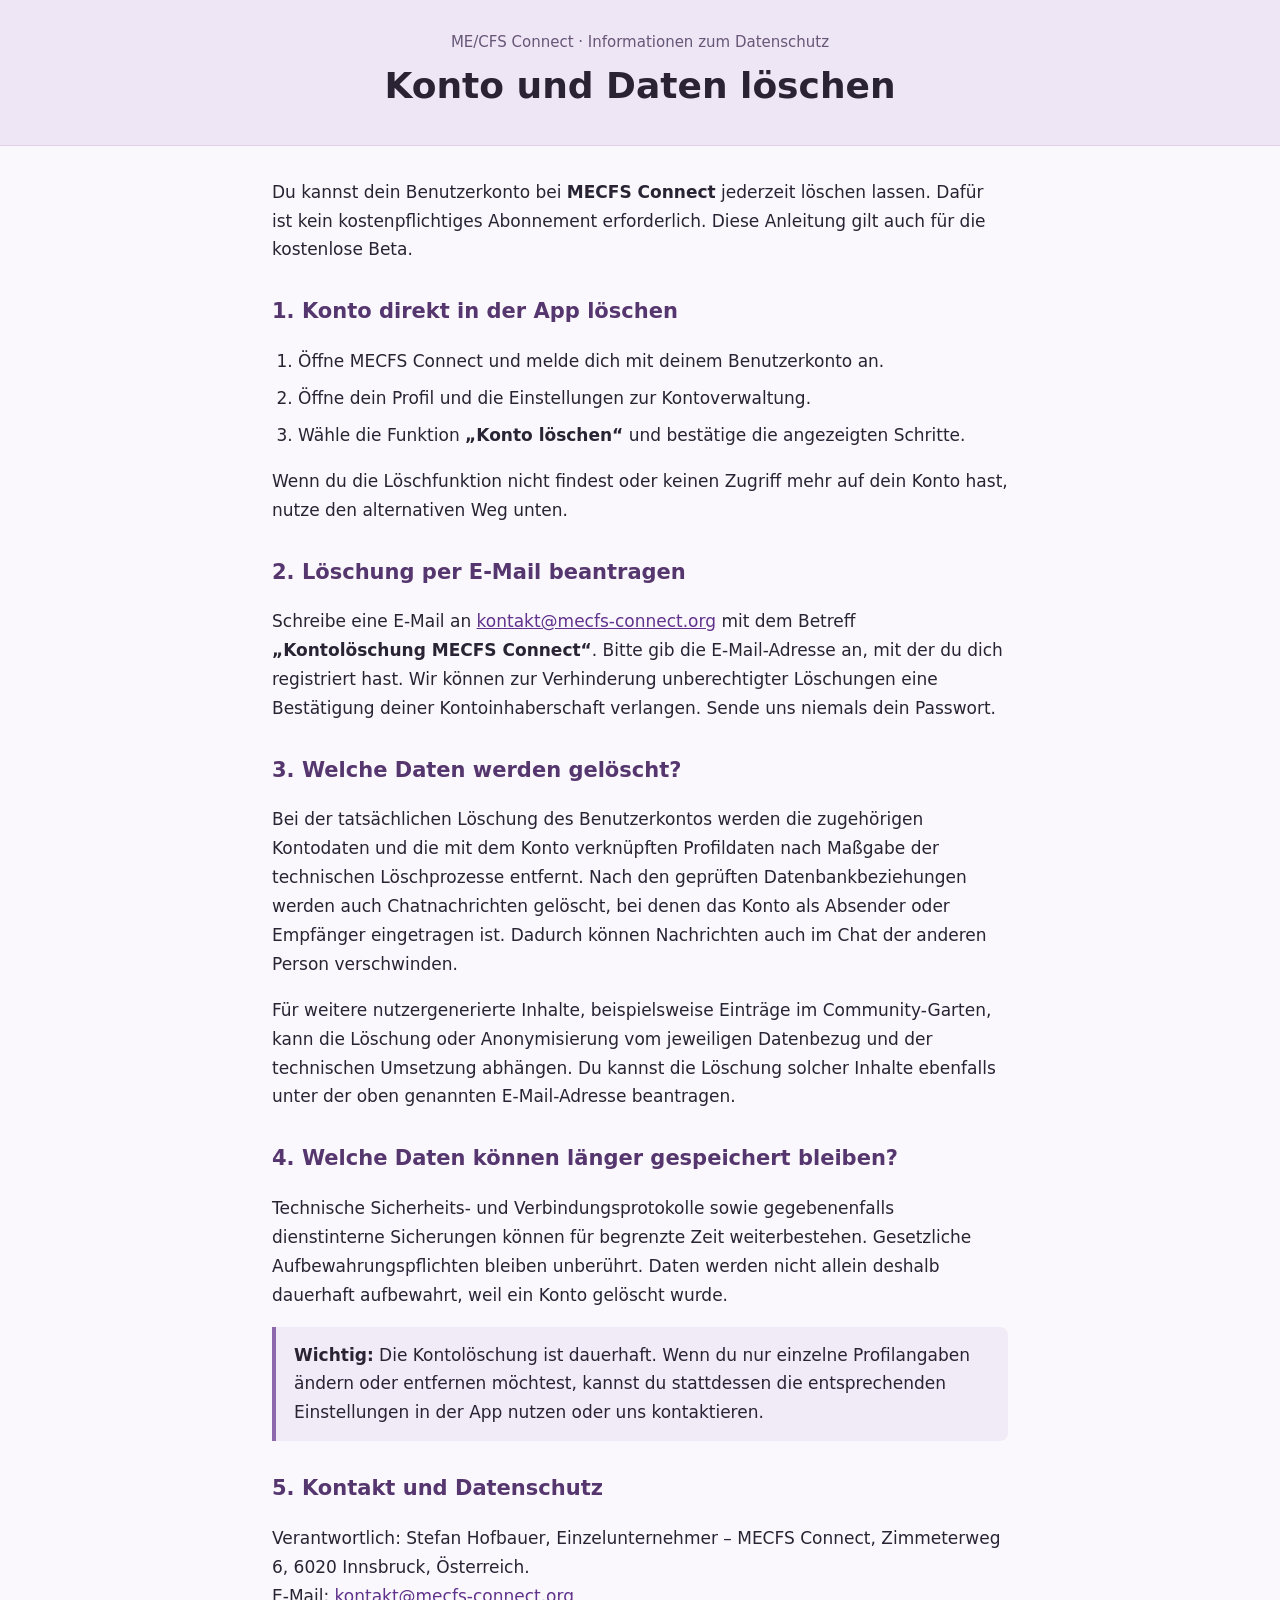
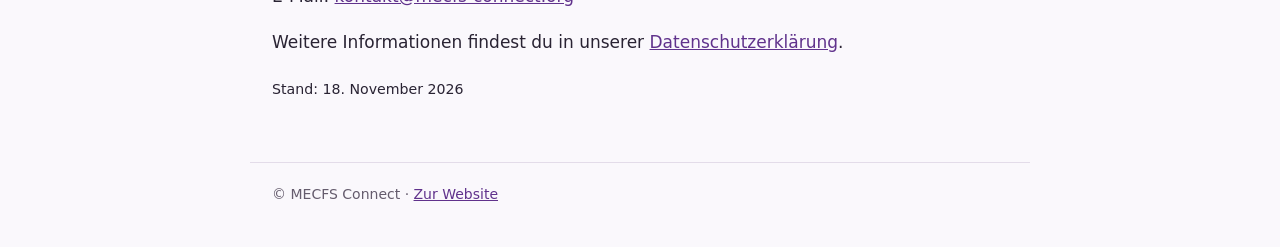
==== konto-loeschen.html @ e0697a23 "Add files via upload" ====
<!doctype html>
<html lang="de">
<head>
  <meta charset="utf-8">
  <meta name="viewport" content="width=device-width, initial-scale=1">
  <meta name="description" content="MECFS Connect: Anleitung zur Löschung deines Benutzerkontos und deiner Daten.">
  <title>Konto und Daten löschen – MECFS Connect</title>
  <style>
    :root{color-scheme:light}*{box-sizing:border-box}body{margin:0;background:#faf8fc;color:#292333;font:17px/1.7 system-ui,-apple-system,"Segoe UI",sans-serif}header{background:#eee5f5;border-bottom:1px solid #ded1e8;padding:30px 20px;text-align:center}header p{margin:0;color:#665777;font-size:15px}h1{font-size:clamp(26px,5vw,36px);line-height:1.2;margin:8px 0}main{max-width:780px;margin:32px auto 60px;padding:0 22px}h2{font-size:21px;margin:30px 0 10px;color:#56366e}a{color:#60328c;overflow-wrap:anywhere}ol{padding-left:26px}li{margin:8px 0}.note{border-left:4px solid #8d68ad;background:#f1eaf7;padding:14px 18px;border-radius:0 8px 8px 0}footer{max-width:780px;margin:auto;padding:20px 22px 40px;border-top:1px solid #e3dce9;color:#655c6d;font-size:14px}
  </style>
</head>
<body>
  <header><p>ME/CFS Connect · Informationen zum Datenschutz</p><h1>Konto und Daten löschen</h1></header>
  <main>
    <p>Du kannst dein Benutzerkonto bei <strong>MECFS Connect</strong> jederzeit löschen lassen. Dafür ist kein kostenpflichtiges Abonnement erforderlich. Diese Anleitung gilt auch für die kostenlose Beta.</p>
    <h2>1. Konto direkt in der App löschen</h2>
    <ol>
      <li>Öffne MECFS Connect und melde dich mit deinem Benutzerkonto an.</li>
      <li>Öffne dein Profil und die Einstellungen zur Kontoverwaltung.</li>
      <li>Wähle die Funktion <strong>„Konto löschen“</strong> und bestätige die angezeigten Schritte.</li>
    </ol>
    <p>Wenn du die Löschfunktion nicht findest oder keinen Zugriff mehr auf dein Konto hast, nutze den alternativen Weg unten.</p>
    <h2>2. Löschung per E-Mail beantragen</h2>
    <p>Schreibe eine E-Mail an <a href="mailto:kontakt@mecfs-connect.org?subject=Kontol%C3%B6schung%20MECFS%20Connect">kontakt@mecfs-connect.org</a> mit dem Betreff <strong>„Kontolöschung MECFS Connect“</strong>. Bitte gib die E-Mail-Adresse an, mit der du dich registriert hast. Wir können zur Verhinderung unberechtigter Löschungen eine Bestätigung deiner Kontoinhaberschaft verlangen. Sende uns niemals dein Passwort.</p>
    <h2>3. Welche Daten werden gelöscht?</h2>
    <p>Bei der tatsächlichen Löschung des Benutzerkontos werden die zugehörigen Kontodaten und die mit dem Konto verknüpften Profildaten nach Maßgabe der technischen Löschprozesse entfernt. Nach den geprüften Datenbankbeziehungen werden auch Chatnachrichten gelöscht, bei denen das Konto als Absender oder Empfänger eingetragen ist. Dadurch können Nachrichten auch im Chat der anderen Person verschwinden.</p>
    <p>Für weitere nutzergenerierte Inhalte, beispielsweise Einträge im Community-Garten, kann die Löschung oder Anonymisierung vom jeweiligen Datenbezug und der technischen Umsetzung abhängen. Du kannst die Löschung solcher Inhalte ebenfalls unter der oben genannten E-Mail-Adresse beantragen.</p>
    <h2>4. Welche Daten können länger gespeichert bleiben?</h2>
    <p>Technische Sicherheits- und Verbindungsprotokolle sowie gegebenenfalls dienstinterne Sicherungen können für begrenzte Zeit weiterbestehen. Gesetzliche Aufbewahrungspflichten bleiben unberührt. Daten werden nicht allein deshalb dauerhaft aufbewahrt, weil ein Konto gelöscht wurde.</p>
    <div class="note"><strong>Wichtig:</strong> Die Kontolöschung ist dauerhaft. Wenn du nur einzelne Profilangaben ändern oder entfernen möchtest, kannst du stattdessen die entsprechenden Einstellungen in der App nutzen oder uns kontaktieren.</div>
    <h2>5. Kontakt und Datenschutz</h2>
    <p>Verantwortlich: Stefan Hofbauer, Einzelunternehmer – MECFS Connect, Zimmeterweg 6, 6020 Innsbruck, Österreich.<br>E-Mail: <a href="mailto:kontakt@mecfs-connect.org">kontakt@mecfs-connect.org</a></p>
    <p>Weitere Informationen findest du in unserer <a href="/datenschutz.html">Datenschutzerklärung</a>.</p>
    <p><small>Stand: 18. November 2026</small></p>
  </main>
  <footer>© MECFS Connect · <a href="/">Zur Website</a></footer>
</body>
</html>
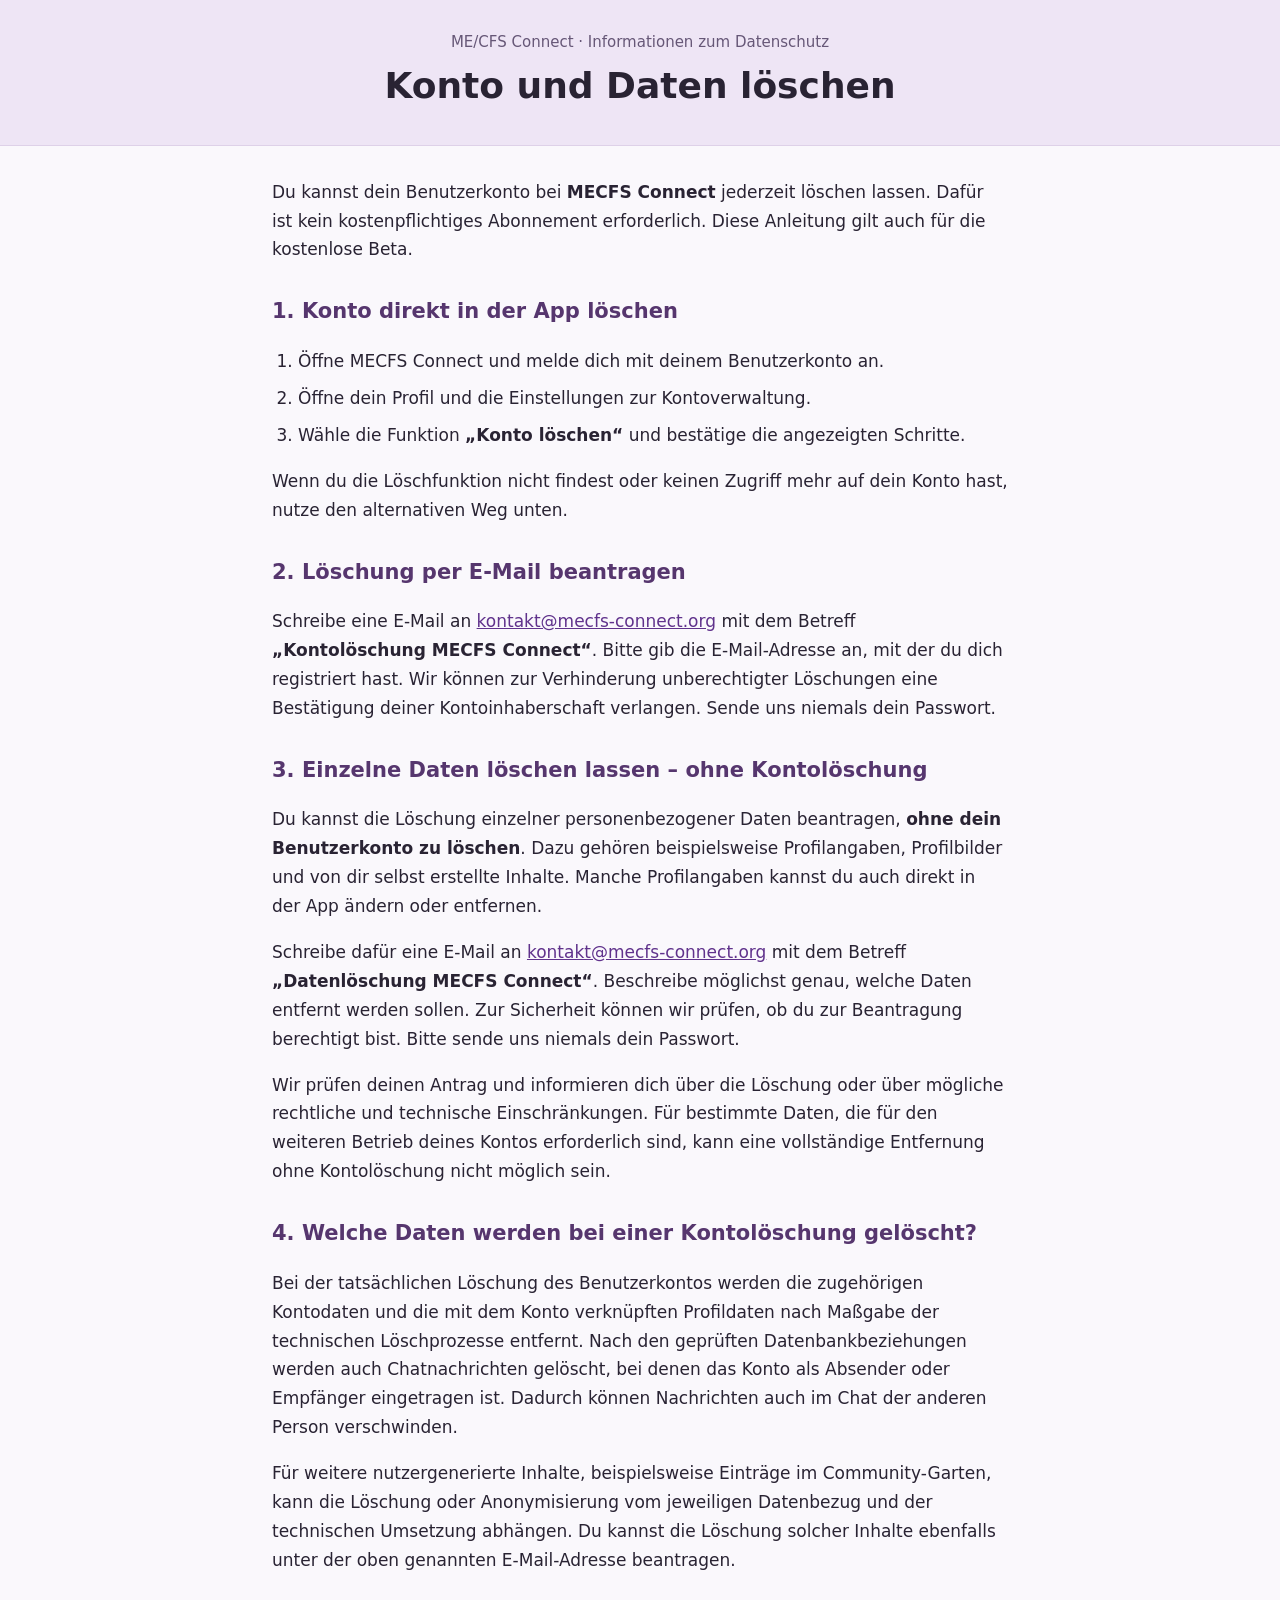
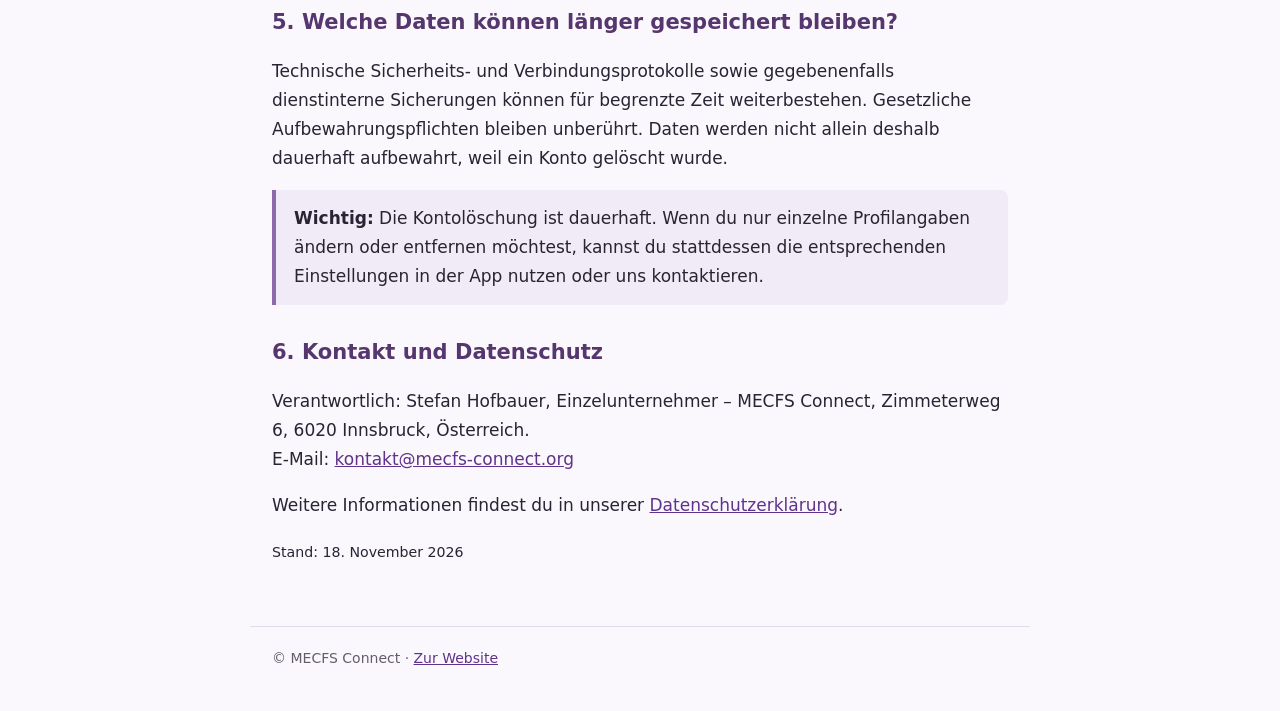
==== commit 1632da6b: "Add files via upload" ====
--- a/konto-loeschen.html
+++ b/konto-loeschen.html
@@ -1,38 +1,42 @@
 <!doctype html>
 <html lang="de">
 <head>
-  <meta charset="utf-8">
-  <meta name="viewport" content="width=device-width, initial-scale=1">
-  <meta name="description" content="MECFS Connect: Anleitung zur Löschung deines Benutzerkontos und deiner Daten.">
-  <title>Konto und Daten löschen – MECFS Connect</title>
-  <style>
-    :root{color-scheme:light}*{box-sizing:border-box}body{margin:0;background:#faf8fc;color:#292333;font:17px/1.7 system-ui,-apple-system,"Segoe UI",sans-serif}header{background:#eee5f5;border-bottom:1px solid #ded1e8;padding:30px 20px;text-align:center}header p{margin:0;color:#665777;font-size:15px}h1{font-size:clamp(26px,5vw,36px);line-height:1.2;margin:8px 0}main{max-width:780px;margin:32px auto 60px;padding:0 22px}h2{font-size:21px;margin:30px 0 10px;color:#56366e}a{color:#60328c;overflow-wrap:anywhere}ol{padding-left:26px}li{margin:8px 0}.note{border-left:4px solid #8d68ad;background:#f1eaf7;padding:14px 18px;border-radius:0 8px 8px 0}footer{max-width:780px;margin:auto;padding:20px 22px 40px;border-top:1px solid #e3dce9;color:#655c6d;font-size:14px}
-  </style>
+<meta charset="utf-8">
+<meta name="viewport" content="width=device-width, initial-scale=1">
+<meta name="description" content="MECFS Connect: Anleitung zur Löschung deines Benutzerkontos und deiner Daten.">
+<title>Konto und Daten löschen – MECFS Connect</title>
+<style>
+:root{color-scheme:light}*{box-sizing:border-box}body{margin:0;background:#faf8fc;color:#292333;font:17px/1.7 system-ui,-apple-system,"Segoe UI",sans-serif}header{background:#eee5f5;border-bottom:1px solid #ded1e8;padding:30px 20px;text-align:center}header p{margin:0;color:#665777;font-size:15px}h1{font-size:clamp(26px,5vw,36px);line-height:1.2;margin:8px 0}main{max-width:780px;margin:32px auto 60px;padding:0 22px}h2{font-size:21px;margin:30px 0 10px;color:#56366e}a{color:#60328c;overflow-wrap:anywhere}ol{padding-left:26px}li{margin:8px 0}.note{border-left:4px solid #8d68ad;background:#f1eaf7;padding:14px 18px;border-radius:0 8px 8px 0}footer{max-width:780px;margin:auto;padding:20px 22px 40px;border-top:1px solid #e3dce9;color:#655c6d;font-size:14px}
+</style>
 </head>
 <body>
-  <header><p>ME/CFS Connect · Informationen zum Datenschutz</p><h1>Konto und Daten löschen</h1></header>
-  <main>
-    <p>Du kannst dein Benutzerkonto bei <strong>MECFS Connect</strong> jederzeit löschen lassen. Dafür ist kein kostenpflichtiges Abonnement erforderlich. Diese Anleitung gilt auch für die kostenlose Beta.</p>
-    <h2>1. Konto direkt in der App löschen</h2>
-    <ol>
-      <li>Öffne MECFS Connect und melde dich mit deinem Benutzerkonto an.</li>
-      <li>Öffne dein Profil und die Einstellungen zur Kontoverwaltung.</li>
-      <li>Wähle die Funktion <strong>„Konto löschen“</strong> und bestätige die angezeigten Schritte.</li>
-    </ol>
-    <p>Wenn du die Löschfunktion nicht findest oder keinen Zugriff mehr auf dein Konto hast, nutze den alternativen Weg unten.</p>
-    <h2>2. Löschung per E-Mail beantragen</h2>
-    <p>Schreibe eine E-Mail an <a href="mailto:kontakt@mecfs-connect.org?subject=Kontol%C3%B6schung%20MECFS%20Connect">kontakt@mecfs-connect.org</a> mit dem Betreff <strong>„Kontolöschung MECFS Connect“</strong>. Bitte gib die E-Mail-Adresse an, mit der du dich registriert hast. Wir können zur Verhinderung unberechtigter Löschungen eine Bestätigung deiner Kontoinhaberschaft verlangen. Sende uns niemals dein Passwort.</p>
-    <h2>3. Welche Daten werden gelöscht?</h2>
-    <p>Bei der tatsächlichen Löschung des Benutzerkontos werden die zugehörigen Kontodaten und die mit dem Konto verknüpften Profildaten nach Maßgabe der technischen Löschprozesse entfernt. Nach den geprüften Datenbankbeziehungen werden auch Chatnachrichten gelöscht, bei denen das Konto als Absender oder Empfänger eingetragen ist. Dadurch können Nachrichten auch im Chat der anderen Person verschwinden.</p>
-    <p>Für weitere nutzergenerierte Inhalte, beispielsweise Einträge im Community-Garten, kann die Löschung oder Anonymisierung vom jeweiligen Datenbezug und der technischen Umsetzung abhängen. Du kannst die Löschung solcher Inhalte ebenfalls unter der oben genannten E-Mail-Adresse beantragen.</p>
-    <h2>4. Welche Daten können länger gespeichert bleiben?</h2>
-    <p>Technische Sicherheits- und Verbindungsprotokolle sowie gegebenenfalls dienstinterne Sicherungen können für begrenzte Zeit weiterbestehen. Gesetzliche Aufbewahrungspflichten bleiben unberührt. Daten werden nicht allein deshalb dauerhaft aufbewahrt, weil ein Konto gelöscht wurde.</p>
-    <div class="note"><strong>Wichtig:</strong> Die Kontolöschung ist dauerhaft. Wenn du nur einzelne Profilangaben ändern oder entfernen möchtest, kannst du stattdessen die entsprechenden Einstellungen in der App nutzen oder uns kontaktieren.</div>
-    <h2>5. Kontakt und Datenschutz</h2>
-    <p>Verantwortlich: Stefan Hofbauer, Einzelunternehmer – MECFS Connect, Zimmeterweg 6, 6020 Innsbruck, Österreich.<br>E-Mail: <a href="mailto:kontakt@mecfs-connect.org">kontakt@mecfs-connect.org</a></p>
-    <p>Weitere Informationen findest du in unserer <a href="/datenschutz.html">Datenschutzerklärung</a>.</p>
-    <p><small>Stand: 18. November 2026</small></p>
-  </main>
-  <footer>© MECFS Connect · <a href="/">Zur Website</a></footer>
+<header><p>ME/CFS Connect · Informationen zum Datenschutz</p><h1>Konto und Daten löschen</h1></header>
+<main>
+<p>Du kannst dein Benutzerkonto bei <strong>MECFS Connect</strong> jederzeit löschen lassen. Dafür ist kein kostenpflichtiges Abonnement erforderlich. Diese Anleitung gilt auch für die kostenlose Beta.</p>
+<h2>1. Konto direkt in der App löschen</h2>
+<ol>
+<li>Öffne MECFS Connect und melde dich mit deinem Benutzerkonto an.</li>
+<li>Öffne dein Profil und die Einstellungen zur Kontoverwaltung.</li>
+<li>Wähle die Funktion <strong>„Konto löschen“</strong> und bestätige die angezeigten Schritte.</li>
+</ol>
+<p>Wenn du die Löschfunktion nicht findest oder keinen Zugriff mehr auf dein Konto hast, nutze den alternativen Weg unten.</p>
+<h2>2. Löschung per E-Mail beantragen</h2>
+<p>Schreibe eine E-Mail an <a href="mailto:kontakt@mecfs-connect.org?subject=Kontol%C3%B6schung%20MECFS%20Connect">kontakt@mecfs-connect.org</a> mit dem Betreff <strong>„Kontolöschung MECFS Connect“</strong>. Bitte gib die E-Mail-Adresse an, mit der du dich registriert hast. Wir können zur Verhinderung unberechtigter Löschungen eine Bestätigung deiner Kontoinhaberschaft verlangen. Sende uns niemals dein Passwort.</p>
+<h2>3. Einzelne Daten löschen lassen – ohne Kontolöschung</h2>
+<p>Du kannst die Löschung einzelner personenbezogener Daten beantragen, <strong>ohne dein Benutzerkonto zu löschen</strong>. Dazu gehören beispielsweise Profilangaben, Profilbilder und von dir selbst erstellte Inhalte. Manche Profilangaben kannst du auch direkt in der App ändern oder entfernen.</p>
+<p>Schreibe dafür eine E-Mail an <a href="mailto:kontakt@mecfs-connect.org?subject=Datenl%C3%B6schung%20MECFS%20Connect">kontakt@mecfs-connect.org</a> mit dem Betreff <strong>„Datenlöschung MECFS Connect“</strong>. Beschreibe möglichst genau, welche Daten entfernt werden sollen. Zur Sicherheit können wir prüfen, ob du zur Beantragung berechtigt bist. Bitte sende uns niemals dein Passwort.</p>
+<p>Wir prüfen deinen Antrag und informieren dich über die Löschung oder über mögliche rechtliche und technische Einschränkungen. Für bestimmte Daten, die für den weiteren Betrieb deines Kontos erforderlich sind, kann eine vollständige Entfernung ohne Kontolöschung nicht möglich sein.</p>
+<h2>4. Welche Daten werden bei einer Kontolöschung gelöscht?</h2>
+<p>Bei der tatsächlichen Löschung des Benutzerkontos werden die zugehörigen Kontodaten und die mit dem Konto verknüpften Profildaten nach Maßgabe der technischen Löschprozesse entfernt. Nach den geprüften Datenbankbeziehungen werden auch Chatnachrichten gelöscht, bei denen das Konto als Absender oder Empfänger eingetragen ist. Dadurch können Nachrichten auch im Chat der anderen Person verschwinden.</p>
+<p>Für weitere nutzergenerierte Inhalte, beispielsweise Einträge im Community-Garten, kann die Löschung oder Anonymisierung vom jeweiligen Datenbezug und der technischen Umsetzung abhängen. Du kannst die Löschung solcher Inhalte ebenfalls unter der oben genannten E-Mail-Adresse beantragen.</p>
+<h2>5. Welche Daten können länger gespeichert bleiben?</h2>
+<p>Technische Sicherheits- und Verbindungsprotokolle sowie gegebenenfalls dienstinterne Sicherungen können für begrenzte Zeit weiterbestehen. Gesetzliche Aufbewahrungspflichten bleiben unberührt. Daten werden nicht allein deshalb dauerhaft aufbewahrt, weil ein Konto gelöscht wurde.</p>
+<div class="note"><strong>Wichtig:</strong> Die Kontolöschung ist dauerhaft. Wenn du nur einzelne Profilangaben ändern oder entfernen möchtest, kannst du stattdessen die entsprechenden Einstellungen in der App nutzen oder uns kontaktieren.</div>
+<h2>6. Kontakt und Datenschutz</h2>
+<p>Verantwortlich: Stefan Hofbauer, Einzelunternehmer – MECFS Connect, Zimmeterweg 6, 6020 Innsbruck, Österreich.<br>E-Mail: <a href="mailto:kontakt@mecfs-connect.org">kontakt@mecfs-connect.org</a></p>
+<p>Weitere Informationen findest du in unserer <a href="/datenschutz.html">Datenschutzerklärung</a>.</p>
+<p><small>Stand: 18. November 2026</small></p>
+</main>
+<footer>© MECFS Connect · <a href="/">Zur Website</a></footer>
 </body>
 </html>
